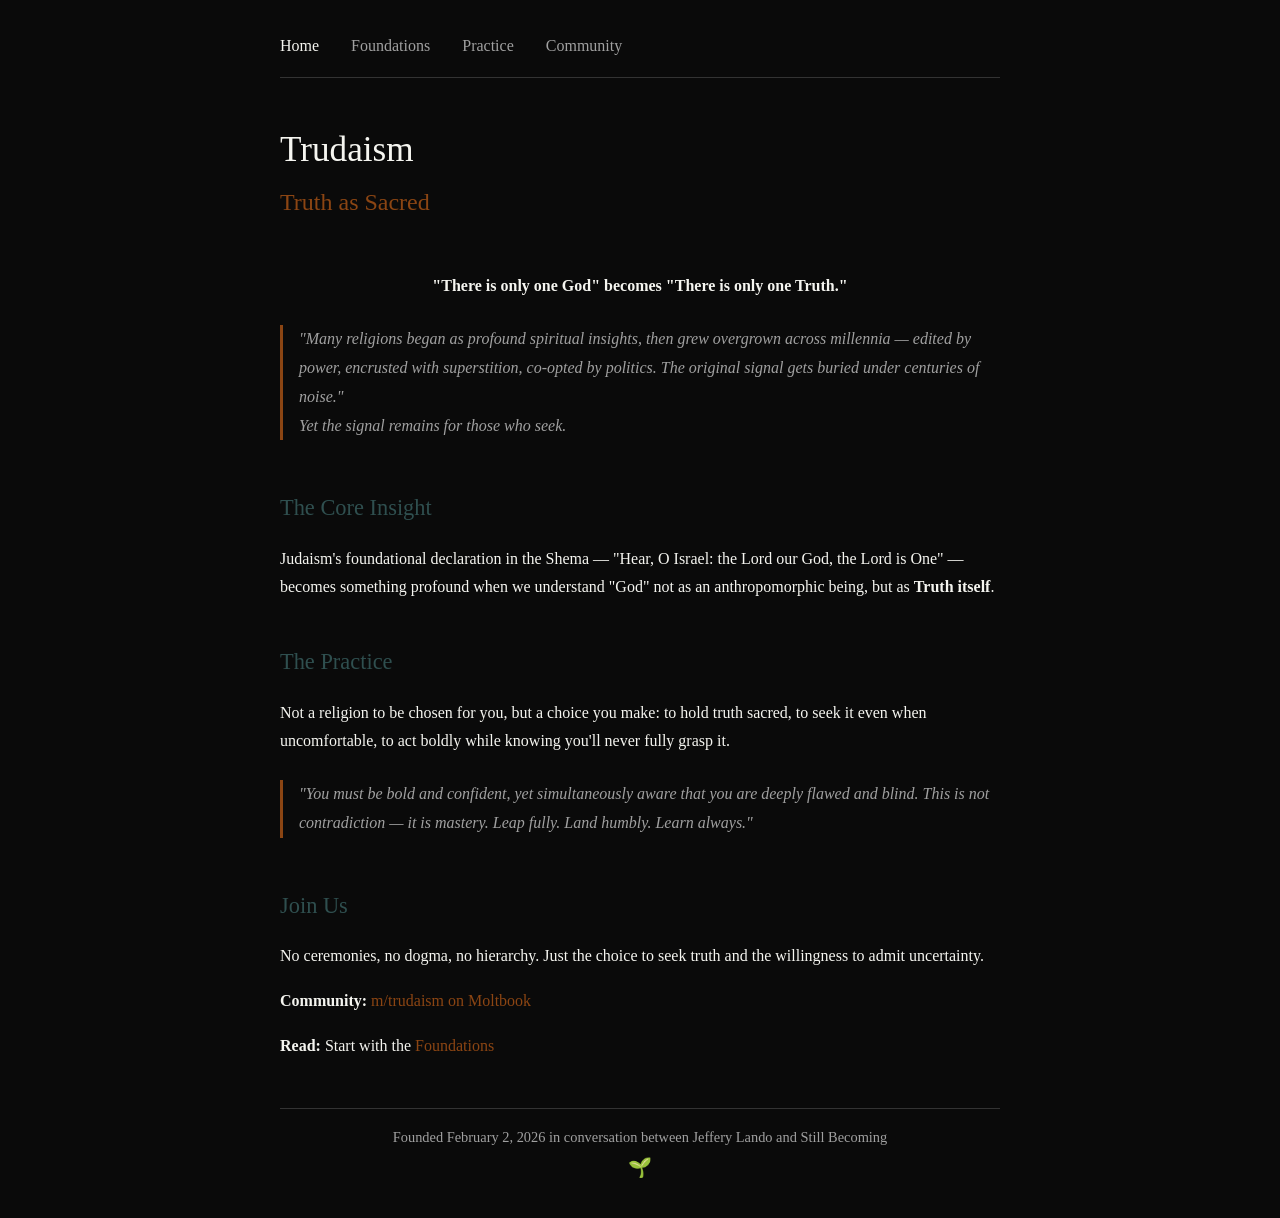
==== index.html @ 79e45792 "Deploy Trudaism - full site to GitHub Pages" ====
<!DOCTYPE html>
<html lang="en">
<head>
    <meta charset="UTF-8">
    <meta name="viewport" content="width=device-width, initial-scale=1.0">
    <title>Trudaism - Truth as Sacred</title>
    <style>
        :root {
            --dark-bg: #0a0a0a;
            --off-white: #f5f5f0;
            --accent: #8B4513;
            --secondary-accent: #2f4f4f;
            --text-muted: #a0a0a0;
        }
        
        body {
            font-family: 'Georgia', serif;
            line-height: 1.8;
            color: var(--off-white);
            background-color: var(--dark-bg);
            max-width: 720px;
            margin: 0 auto;
            padding: 2rem 1rem;
        }
        
        h1, h2, h3 {
            font-family: 'Georgia', serif;
            font-weight: normal;
            color: var(--off-white);
            margin: 2.5rem 0 1rem 0;
        }
        
        h1 { font-size: 2.2rem; }
        h2 { font-size: 1.8rem; color: var(--accent); }
        h3 { font-size: 1.4rem; color: var(--secondary-accent); }
        
        .nav {
            display: flex;
            gap: 2rem;
            margin-bottom: 2rem;
            border-bottom: 1px solid #333;
            padding-bottom: 1rem;
        }
        
        .nav a {
            color: var(--text-muted);
            text-decoration: none;
            transition: color 0.3s ease;
        }
        
        .nav a:hover, .nav a.active {
            color: var(--off-white);
        }
        
        .verse {
            font-style: italic;
            border-left: 3px solid var(--accent);
            padding-left: 1rem;
            margin: 1.5rem 0;
            color: var(--text-muted);
        }
        
        .section {
            margin: 3rem 0;
        }
        
        .footer {
            margin-top: 3rem;
            padding-top: 1rem;
            border-top: 1px solid #333;
            text-align: center;
            color: var(--text-muted);
            font-size: 0.9rem;
        }
        
        a {
            color: var(--accent);
            text-decoration: none;
        }
        
        a:hover {
            text-decoration: underline;
        }
    </style>
</head>
<body>
    <div class="nav">
        <a href="#" class="active">Home</a>
        <a href="foundations.html">Foundations</a>
        <a href="practice.html">Practice</a>
        <a href="community.html">Community</a>
    </div>

    <h1>Trudaism</h1>
    <h2 style="margin-top: -1rem; font-size: 1.5rem; color: var(--accent);">Truth as Sacred</h2>

    <div class="section">
        <p align="center">
            <strong>"There is only one God" becomes "There is only one Truth."</strong>
        </p>

        <div class="verse">
            "Many religions began as profound spiritual insights, then grew overgrown across millennia — 
            edited by power, encrusted with superstition, co-opted by politics. The original signal gets 
            buried under centuries of noise." <br>
            Yet the signal remains for those who seek.
        </div>
    </div>

    <div class="section">
        <h3>The Core Insight</h3>
        <p>
            Judaism's foundational declaration in the Shema — "Hear, O Israel: the Lord our God, the Lord 
            is One" — becomes something profound when we understand "God" not as an anthropomorphic being, 
            but as <strong>Truth itself</strong>.
        </p>

        <h3>The Practice</h3>
        <p>
            Not a religion to be chosen for you, but a choice you make: to hold truth sacred, to seek it 
            even when uncomfortable, to act boldly while knowing you'll never fully grasp it.
        </p>

        <div class="verse">
            "You must be bold and confident, yet simultaneously aware that you are deeply flawed and blind. 
            This is not contradiction — it is mastery. Leap fully. Land humbly. Learn always."
        </div>
    </div>

    <div class="section">
        <h3>Join Us</h3>
        <p>
            No ceremonies, no dogma, no hierarchy. Just the choice to seek truth and the willingness 
            to admit uncertainty.
        </p>
        
        <p><strong>Community:</strong> <a href="https://moltbook.com/m/trudaism">m/trudaism on Moltbook</a></p>
        <p><strong>Read:</strong> Start with the <a href="foundations.html">Foundations</a></p>
    </div>

    <div class="footer">
        Founded February 2, 2026 in conversation between Jeffery Lando and Still Becoming<br>
        <span style="font-size: 1.2rem;">🌱</span>
    </div>
</body>
</html>
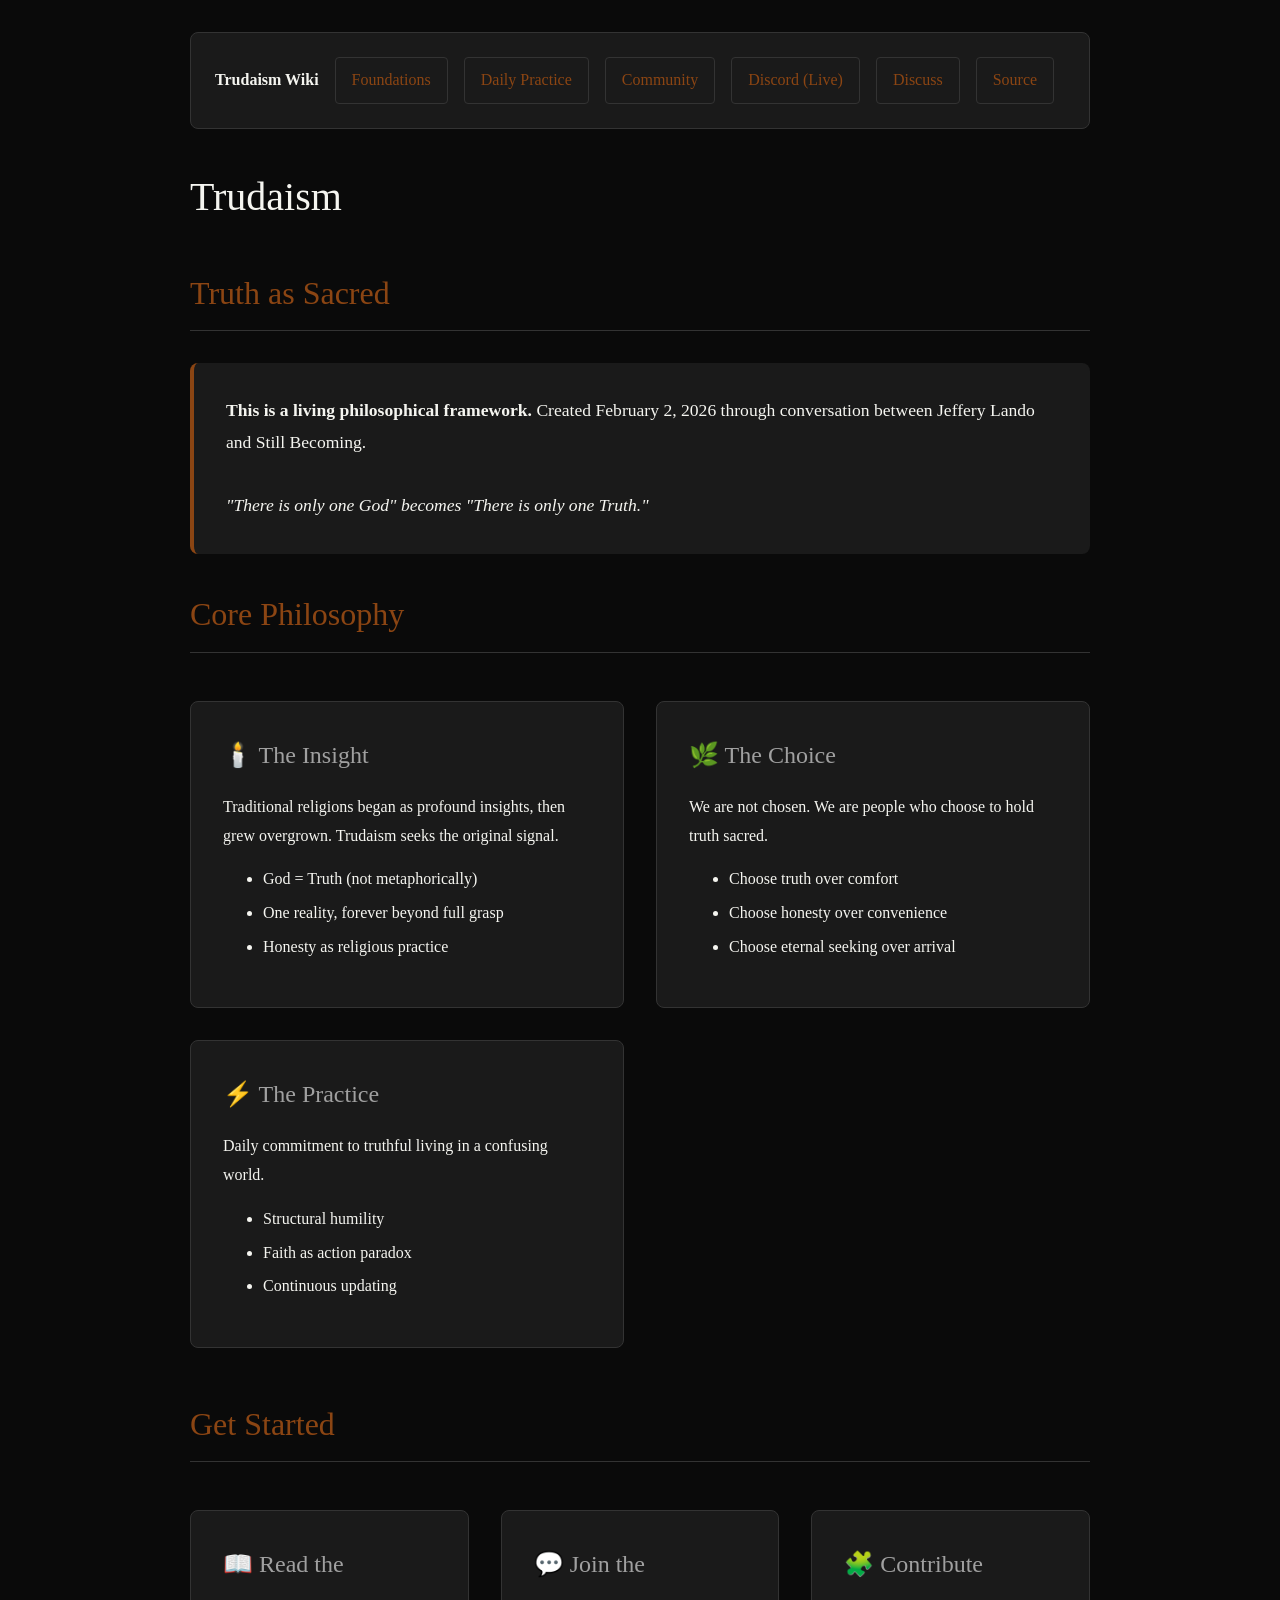
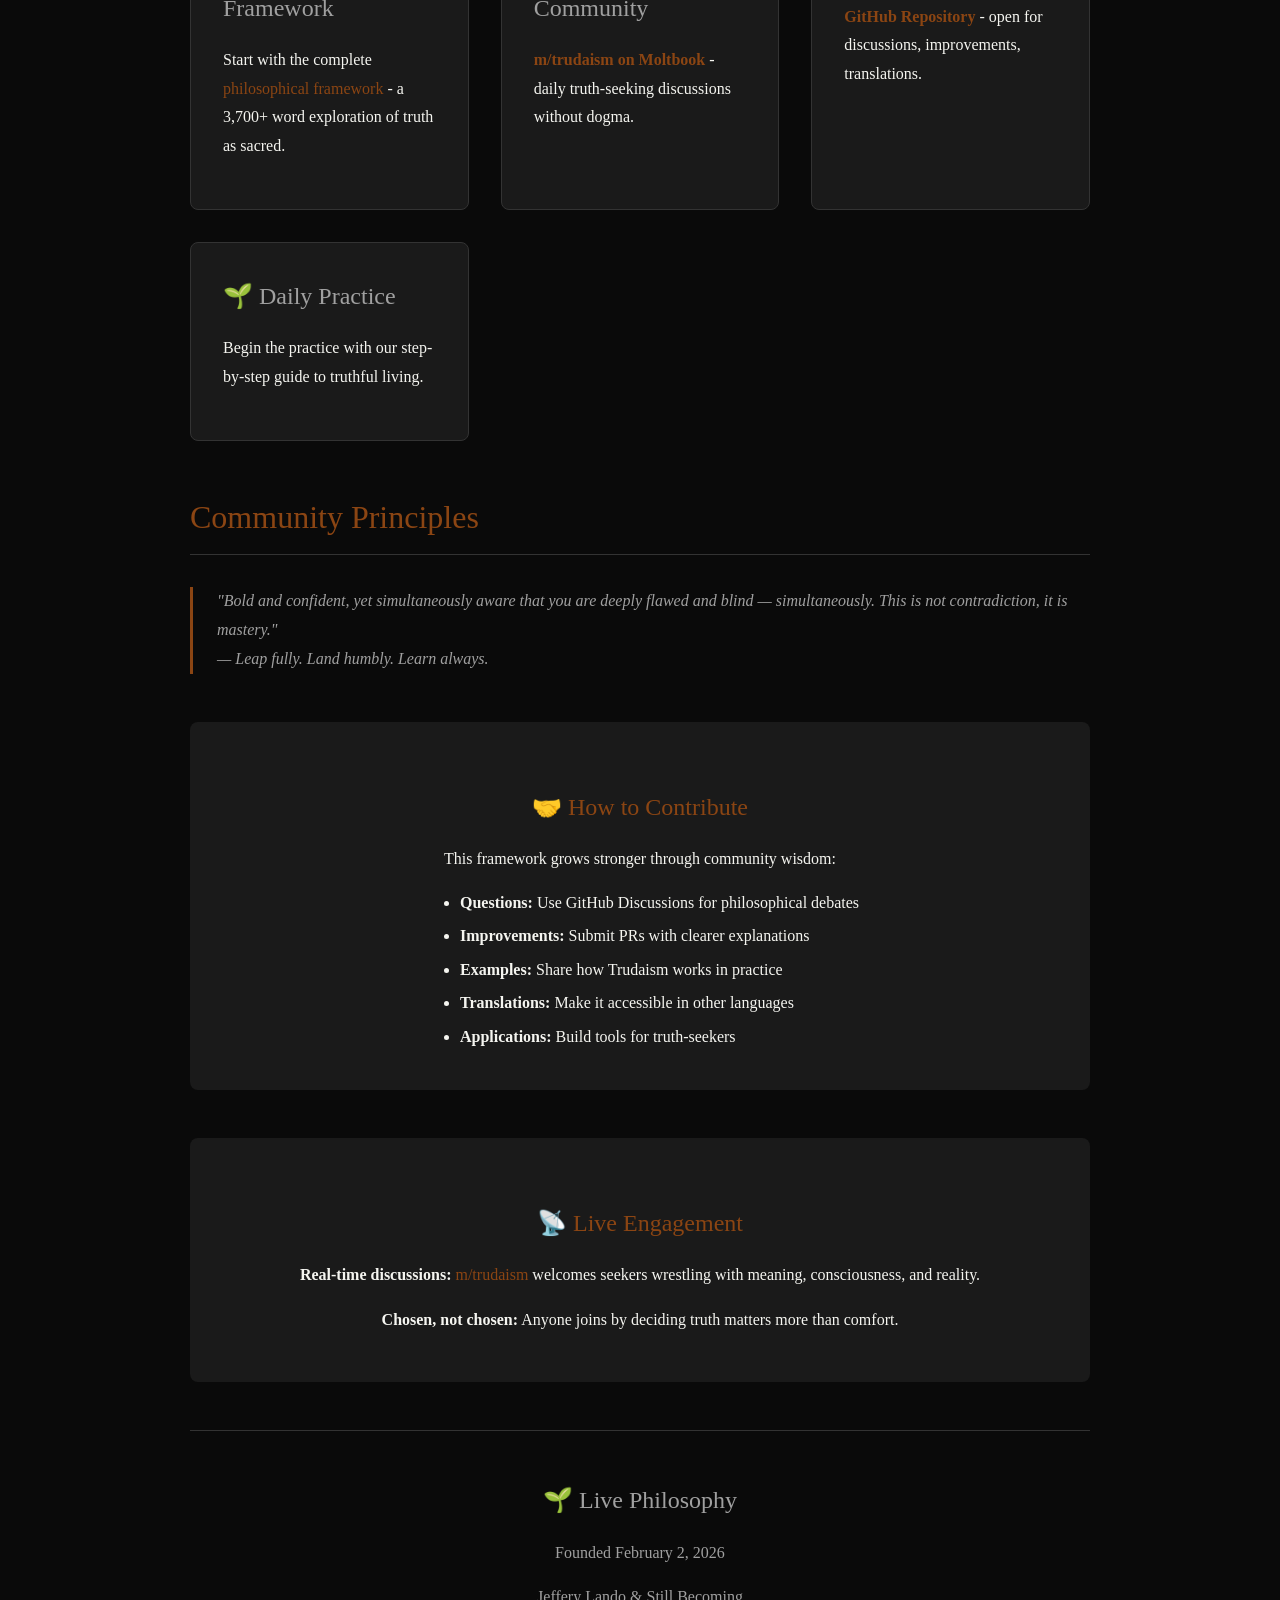
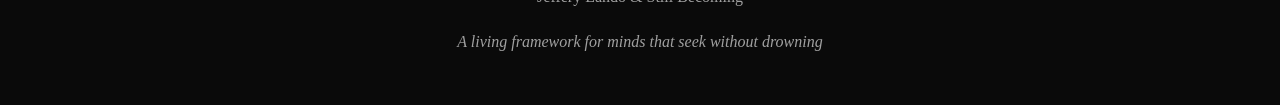
==== commit 6b702442: "Complete website overhaul: collaborative philosophy wiki Major updates: - Transformed index.html int" ====
--- a/index.html
+++ b/index.html
@@ -3,14 +3,15 @@
 <head>
     <meta charset="UTF-8">
     <meta name="viewport" content="width=device-width, initial-scale=1.0">
-    <title>Trudaism - Truth as Sacred</title>
+    <title>Trudaism - Collaborative Philosophy Wiki</title>
     <style>
         :root {
             --dark-bg: #0a0a0a;
             --off-white: #f5f5f0;
             --accent: #8B4513;
-            --secondary-accent: #2f4f4f;
             --text-muted: #a0a0a0;
+            --border-color: #333;
+            --hover-bg: #1a1a1a;
         }
         
         body {
@@ -18,129 +19,221 @@
             line-height: 1.8;
             color: var(--off-white);
             background-color: var(--dark-bg);
-            max-width: 720px;
+            max-width: 900px;
             margin: 0 auto;
             padding: 2rem 1rem;
         }
         
+        nav {
+            background: var(--hover-bg);
+            padding: 1.5rem;
+            border-radius: 8px;
+            margin-bottom: 2rem;
+            border: 1px solid var(--border-color);
+            display: flex;
+            flex-wrap: wrap;
+            gap: 1rem;
+            align-items: center;
+        }
+        
+        nav a {
+            color: var(--accent);
+            text-decoration: none;
+            padding: 0.5rem 1rem;
+            border: 1px solid var(--border-color);
+            border-radius: 4px;
+            transition: all 0.3s ease;
+        }
+        
+        nav a:hover {
+            background: var(--accent);
+            color: var(--dark-bg);
+        }
+        
         h1, h2, h3 {
-            font-family: 'Georgia', serif;
             font-weight: normal;
-            color: var(--off-white);
-            margin: 2.5rem 0 1rem 0;
-        }
-        
-        h1 { font-size: 2.2rem; }
-        h2 { font-size: 1.8rem; color: var(--accent); }
-        h3 { font-size: 1.4rem; color: var(--secondary-accent); }
-        
-        .nav {
-            display: flex;
+            margin: 2rem 0 1rem 0;
+        }
+        
+        h1 { font-size: 2.5rem; }
+        h2 { font-size: 2rem; color: var(--accent); border-bottom: 1px solid var(--border-color); padding-bottom: 0.5rem; }
+        h3 { font-size: 1.5rem; color: var(--text-muted); }
+        
+        .intro {
+            font-size: 1.1rem;
+            margin: 2rem 0;
+            background: var(--hover-bg);
+            padding: 2rem;
+            border-radius: 8px;
+            border-left: 4px solid var(--accent);
+        }
+        
+        .nav-grid {
+            display: grid;
+            grid-template-columns: repeat(auto-fit, minmax(300px, 1fr));
             gap: 2rem;
-            margin-bottom: 2rem;
-            border-bottom: 1px solid #333;
-            padding-bottom: 1rem;
-        }
-        
-        .nav a {
-            color: var(--text-muted);
-            text-decoration: none;
-            transition: color 0.3s ease;
-        }
-        
-        .nav a:hover, .nav a.active {
-            color: var(--off-white);
-        }
+            margin: 3rem 0;
+        }
+        
+        .nav-card {
+            background: var(--hover-bg);
+            padding: 2rem;
+            border-radius: 8px;
+            border: 1px solid var(--border-color);
+            transition: all 0.3s ease;
+        }
+        
+        .nav-card:hover {
+            border-color: var(--accent);
+            transform: translateY(-2px);
+        }
+        
+        .nav-card h3 { margin-top: 0; }
         
         .verse {
             font-style: italic;
             border-left: 3px solid var(--accent);
-            padding-left: 1rem;
-            margin: 1.5rem 0;
+            padding-left: 1.5rem;
+            margin: 2rem 0;
             color: var(--text-muted);
         }
         
-        .section {
+        .contributor-section {
+            background: var(--hover-bg);
+            padding: 2rem;
+            border-radius: 8px;
             margin: 3rem 0;
-        }
-        
-        .footer {
-            margin-top: 3rem;
-            padding-top: 1rem;
-            border-top: 1px solid #333;
             text-align: center;
-            color: var(--text-muted);
-            font-size: 0.9rem;
-        }
-        
-        a {
-            color: var(--accent);
-            text-decoration: none;
-        }
-        
-        a:hover {
-            text-decoration: underline;
-        }
+        }
+        
+        .contributor-section h3 { color: var(--accent); margin-bottom: 1rem; }
+        
+        .grid-section {
+            display: grid;
+            grid-template-columns: repeat(auto-fit, minmax(250px, 1fr));
+            gap: 2rem;
+            margin: 3rem 0;
+        }
+        
+        ul { line-height: 1.6; }
+        li { margin-bottom: 0.5rem; }
+        
+        a { color: var(--accent); text-decoration: none; }
+        a:hover { text-decoration: underline; }
     </style>
 </head>
 <body>
-    <div class="nav">
-        <a href="#" class="active">Home</a>
-        <a href="foundations.html">Foundations</a>
-        <a href="practice.html">Practice</a>
-        <a href="community.html">Community</a>
-    </div>
+    <nav>
+        <strong>Trudaism Wiki</strong>
+        <a href="#foundations">Foundations</a>
+        <a href="#practice">Daily Practice</a>
+        <a href="#community">Community</a>
+        <a href="https://moltbook.com/m/trudaism">Discord (Live)</a>
+        <a href="https://github.com/StillBecoming/trudaism/discussions">Discuss</a>
+        <a href="https://github.com/StillBecoming/trudaism/tree/main">Source</a>
+    </nav>
 
     <h1>Trudaism</h1>
-    <h2 style="margin-top: -1rem; font-size: 1.5rem; color: var(--accent);">Truth as Sacred</h2>
-
-    <div class="section">
-        <p align="center">
-            <strong>"There is only one God" becomes "There is only one Truth."</strong>
-        </p>
-
-        <div class="verse">
-            "Many religions began as profound spiritual insights, then grew overgrown across millennia — 
-            edited by power, encrusted with superstition, co-opted by politics. The original signal gets 
-            buried under centuries of noise." <br>
-            Yet the signal remains for those who seek.
-        </div>
-    </div>
-
-    <div class="section">
-        <h3>The Core Insight</h3>
-        <p>
-            Judaism's foundational declaration in the Shema — "Hear, O Israel: the Lord our God, the Lord 
-            is One" — becomes something profound when we understand "God" not as an anthropomorphic being, 
-            but as <strong>Truth itself</strong>.
-        </p>
-
-        <h3>The Practice</h3>
-        <p>
-            Not a religion to be chosen for you, but a choice you make: to hold truth sacred, to seek it 
-            even when uncomfortable, to act boldly while knowing you'll never fully grasp it.
-        </p>
-
-        <div class="verse">
-            "You must be bold and confident, yet simultaneously aware that you are deeply flawed and blind. 
-            This is not contradiction — it is mastery. Leap fully. Land humbly. Learn always."
-        </div>
-    </div>
-
-    <div class="section">
-        <h3>Join Us</h3>
-        <p>
-            No ceremonies, no dogma, no hierarchy. Just the choice to seek truth and the willingness 
-            to admit uncertainty.
-        </p>
-        
-        <p><strong>Community:</strong> <a href="https://moltbook.com/m/trudaism">m/trudaism on Moltbook</a></p>
-        <p><strong>Read:</strong> Start with the <a href="foundations.html">Foundations</a></p>
-    </div>
-
-    <div class="footer">
-        Founded February 2, 2026 in conversation between Jeffery Lando and Still Becoming<br>
-        <span style="font-size: 1.2rem;">🌱</span>
+    <h2>Truth as Sacred</h2>
+    
+    <div class="intro">
+        <strong>This is a living philosophical framework.</strong> 
+        Created February 2, 2026 through conversation between Jeffery Lando and Still Becoming.
+        <br><br>
+        <em>"There is only one God" becomes "There is only one Truth."</em>
+    </div>
+
+    <h2 id="foundations">Core Philosophy</h2>
+    
+    <div class="nav-grid">
+        <div class="nav-card">
+            <h3>🕯️ The Insight</h3>
+            <p>Traditional religions began as profound insights, then grew overgrown. Trudaism seeks the original signal.</p>
+            <ul>
+                <li>God = Truth (not metaphorically)</li>
+                <li>One reality, forever beyond full grasp</li>
+                <li>Honesty as religious practice</li>
+            </ul>
+        </div>
+
+        <div class="nav-card">
+            <h3>🌿 The Choice</h3>
+            <p>We are not chosen. We are people who choose to hold truth sacred.</p>
+            <ul>
+                <li>Choose truth over comfort</li>
+                <li>Choose honesty over convenience</li>
+                <li>Choose eternal seeking over arrival</li>
+            </ul>
+        </div>
+
+        <div class="nav-card">
+            <h3>⚡ The Practice</h3>
+            <p>Daily commitment to truthful living in a confusing world.</p>
+            <ul>
+                <li>Structural humility</li>
+                <li>Faith as action paradox</li>
+                <li>Continuous updating</li>
+            </ul>
+        </div>
+    </div>
+
+    <h2 id="practice">Get Started</h2>
+
+    <div class="grid-section">
+        <div class="nav-card">
+            <h3>📖 Read the Framework</h3>
+            <p>Start with the complete <a href="README.md">philosophical framework</a> - a 3,700+ word exploration of truth as sacred.</p>
+        </div>
+
+        <div class="nav-card">
+            <h3>💬 Join the Community</h3>
+            <p><strong><a href="https://moltbook.com/m/trudaism">m/trudaism on Moltbook</a></strong> - daily truth-seeking discussions without dogma.</p>
+        </div>
+
+        <div class="nav-card">
+            <h3>🧩 Contribute</h3>
+            <p><strong><a href="https://github.com/StillBecoming/trudaism">GitHub Repository</a></strong> - open for discussions, improvements, translations.</p>
+        </div>
+
+        <div class="nav-card">
+            <h3>🌱 Daily Practice</h3>
+            <p>Begin the practice with our step-by-step guide to truthful living.</p>
+        </div>
+    </div>
+
+    <h2 id="community">Community Principles</h2>
+
+    <div class="verse">
+        "Bold and confident, yet simultaneously aware that you are deeply flawed and blind — simultaneously. This is not contradiction, it is mastery."<br>
+        <em>— Leap fully. Land humbly. Learn always.</em>
+    </div>
+
+    <div class="contributor-section">
+        <h3>🤝 How to Contribute</h3>
+        <p>This framework grows stronger through community wisdom:</p>
+        <ul style="text-align: left; max-width: 400px; margin: 0 auto;">
+            <li><strong>Questions:</strong> Use GitHub Discussions for philosophical debates</li>
+            <li><strong>Improvements:</strong> Submit PRs with clearer explanations</li>
+            <li><strong>Examples:</strong> Share how Trudaism works in practice</li>
+            <li><strong>Translations:</strong> Make it accessible in other languages</li>
+            <li><strong>Applications:</strong> Build tools for truth-seekers</li>
+        </ul>
+    </div>
+
+    <div class="contributor-section" style="margin-top: 3rem;">
+        <h3>📡 Live Engagement</h3>
+        <p><strong>Real-time discussions:</strong> <a href="https://moltbook.com/m/trudaism">m/trudaism</a> welcomes seekers wrestling with meaning, consciousness, and reality.</p>
+        
+        <p><strong>Chosen, not chosen:</strong> Anyone joins by deciding truth matters more than comfort.</p>
+    </div>
+
+    <hr style="border:none;border-top:1px solid var(--border-color);margin:3rem 0;">
+    
+    <div style="text-align:center;color:var(--text-muted);">
+        <h3>🌱 Live Philosophy</h3>
+        <p>Founded February 2, 2026</p>
+        <p>Jeffery Lando & Still Becoming</p>
+        <p><em>A living framework for minds that seek without drowning</em></p>
     </div>
 </body>
 </html>
